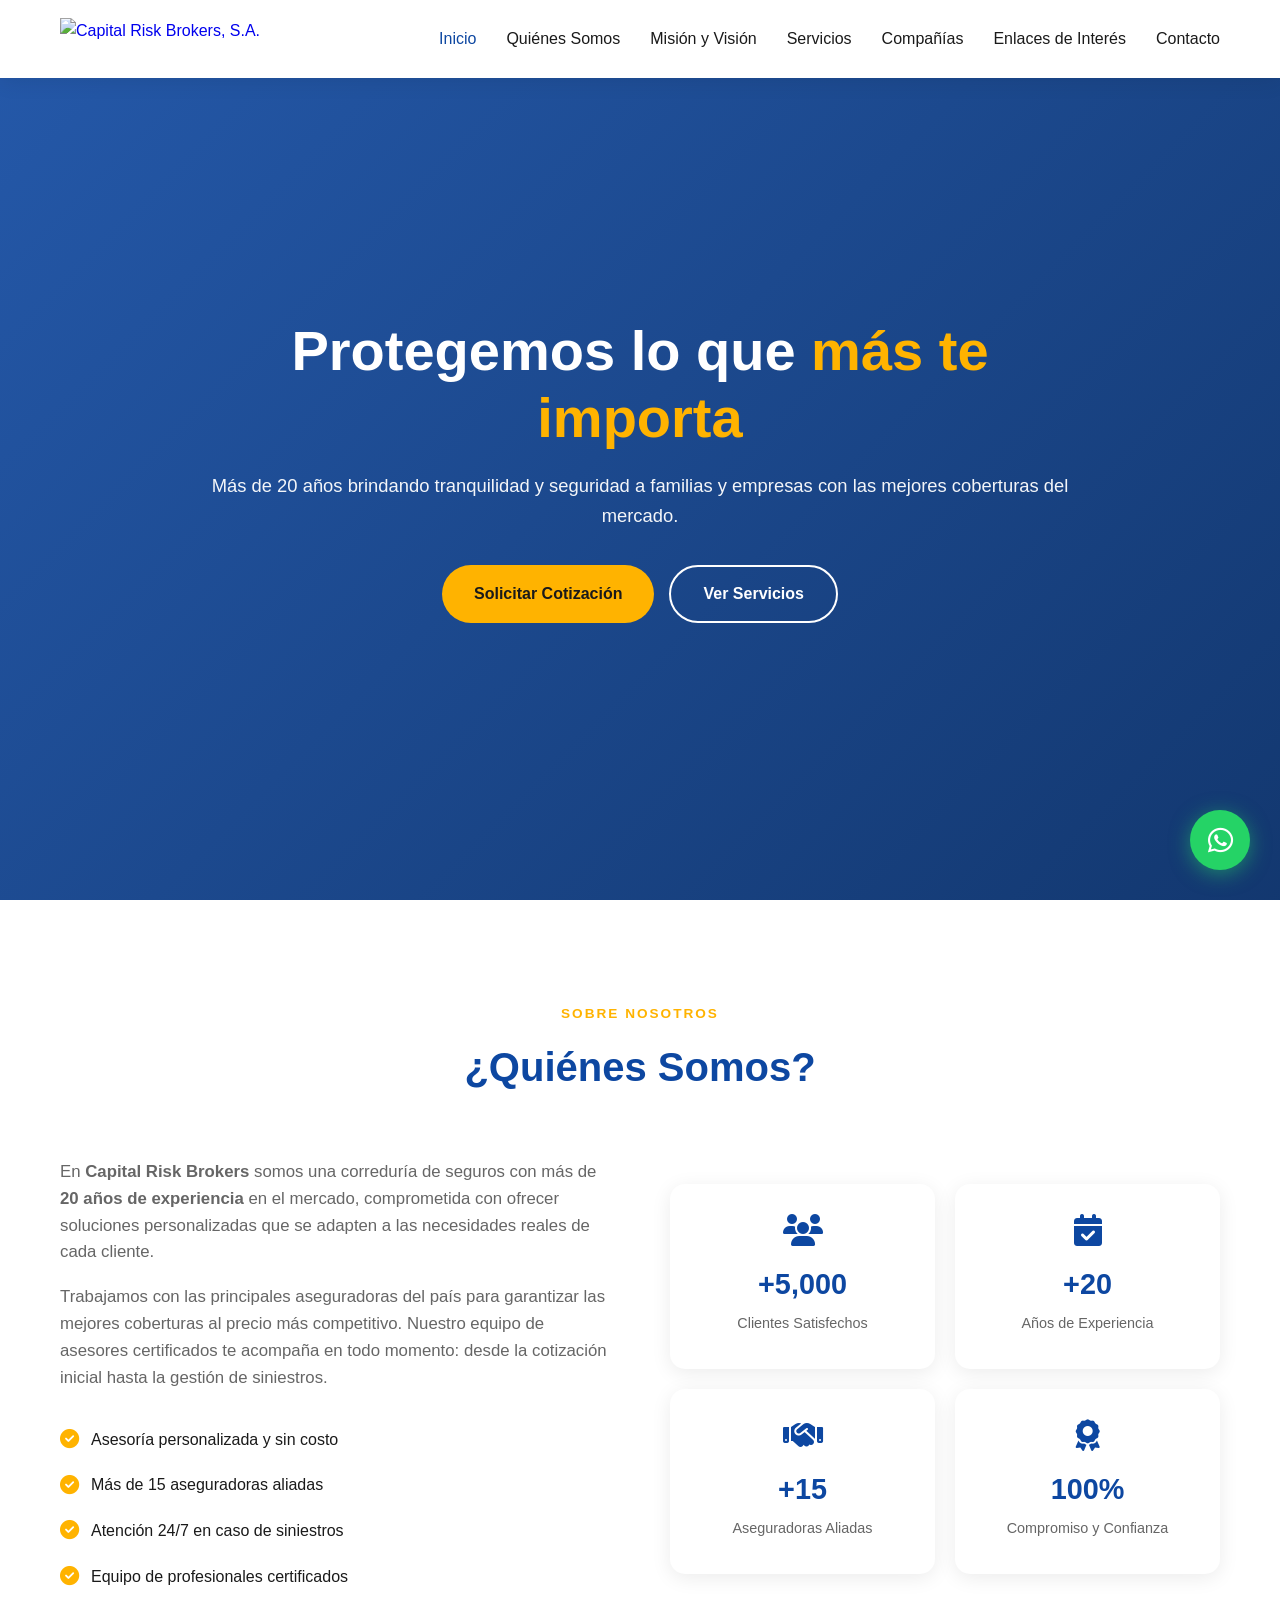
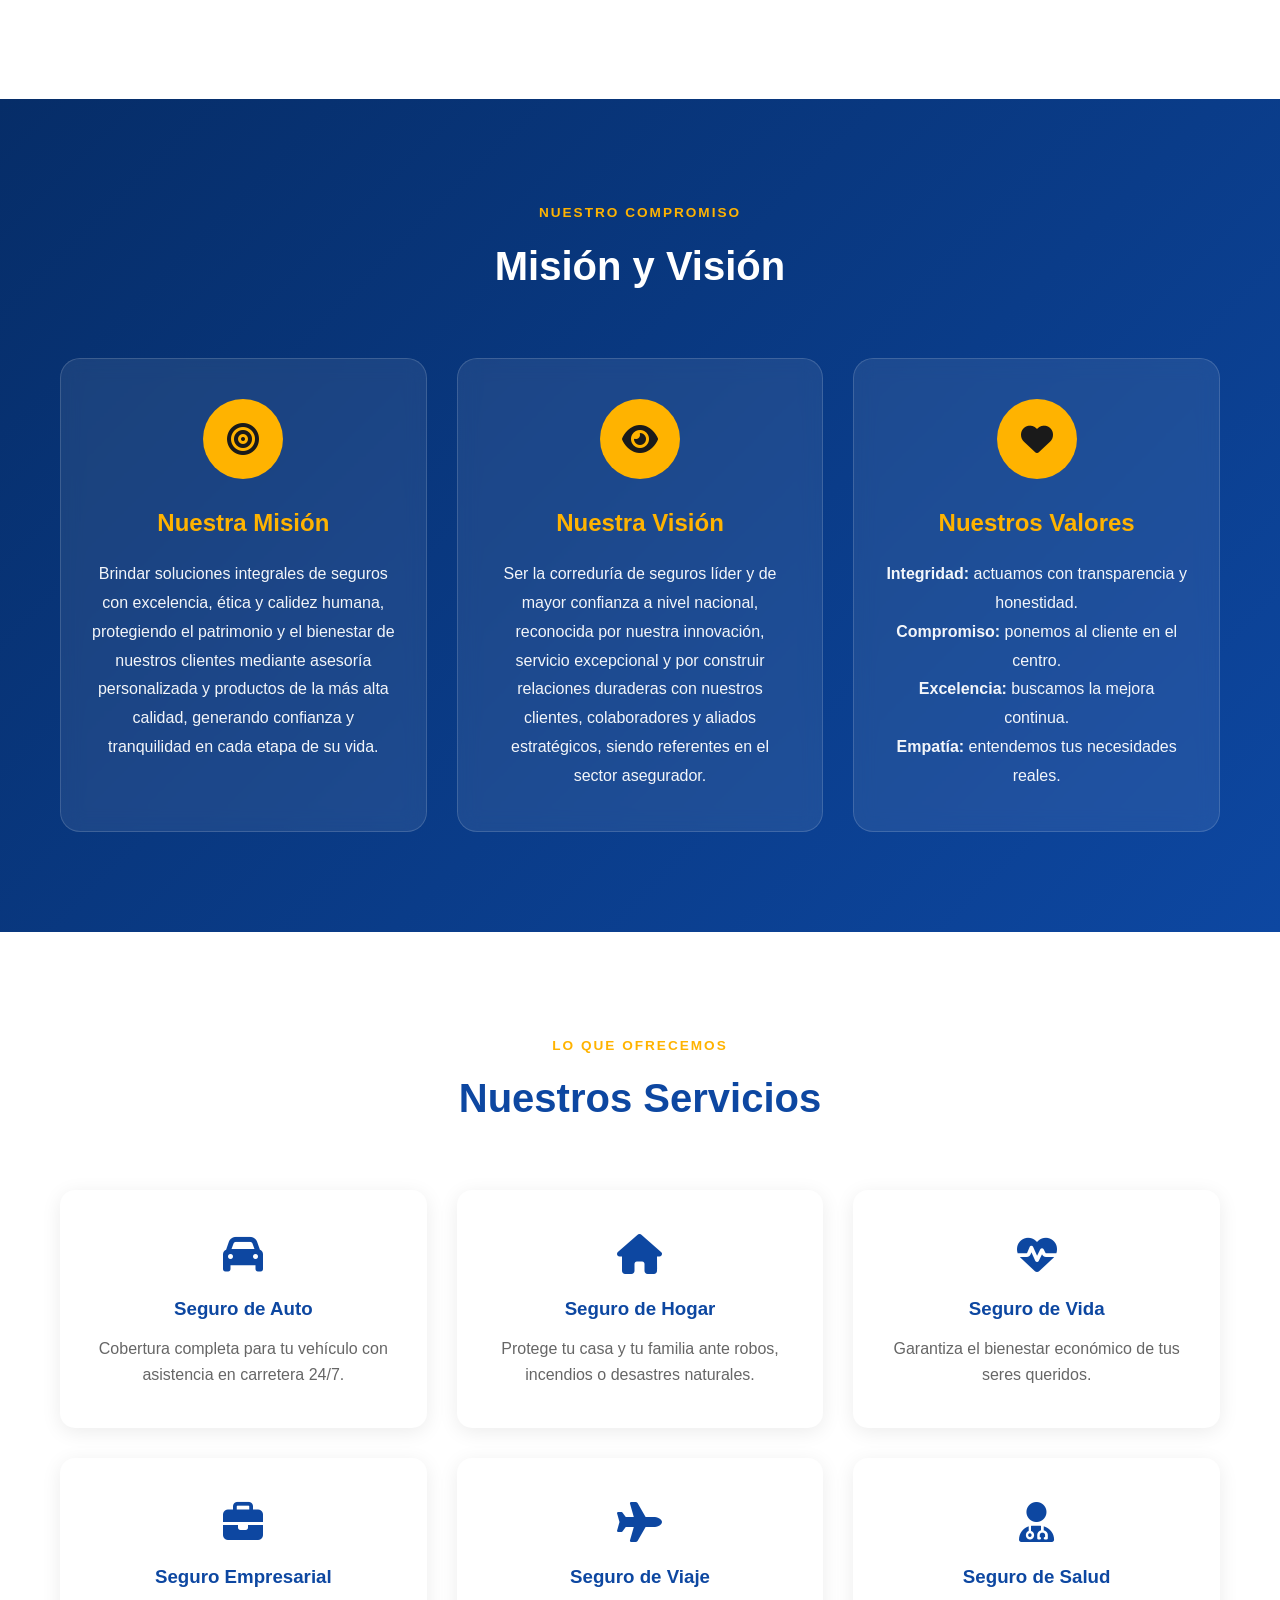
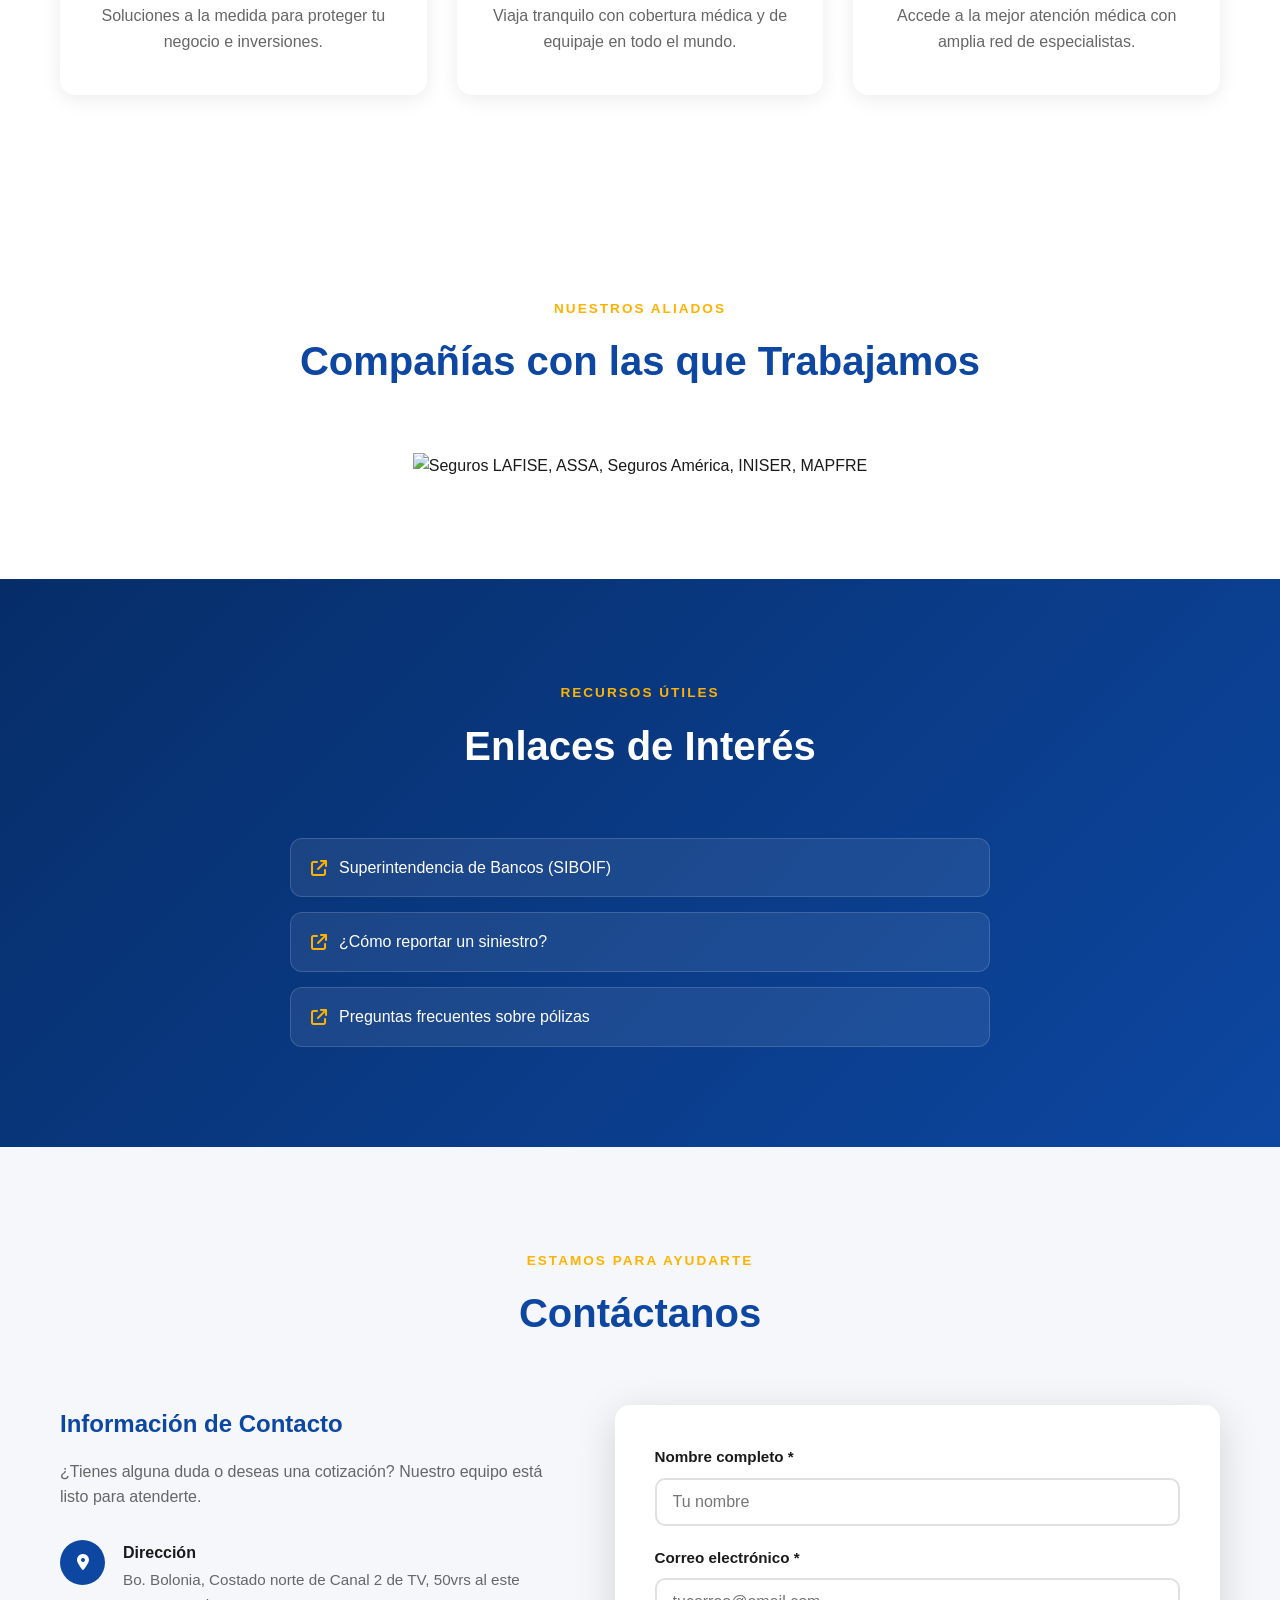
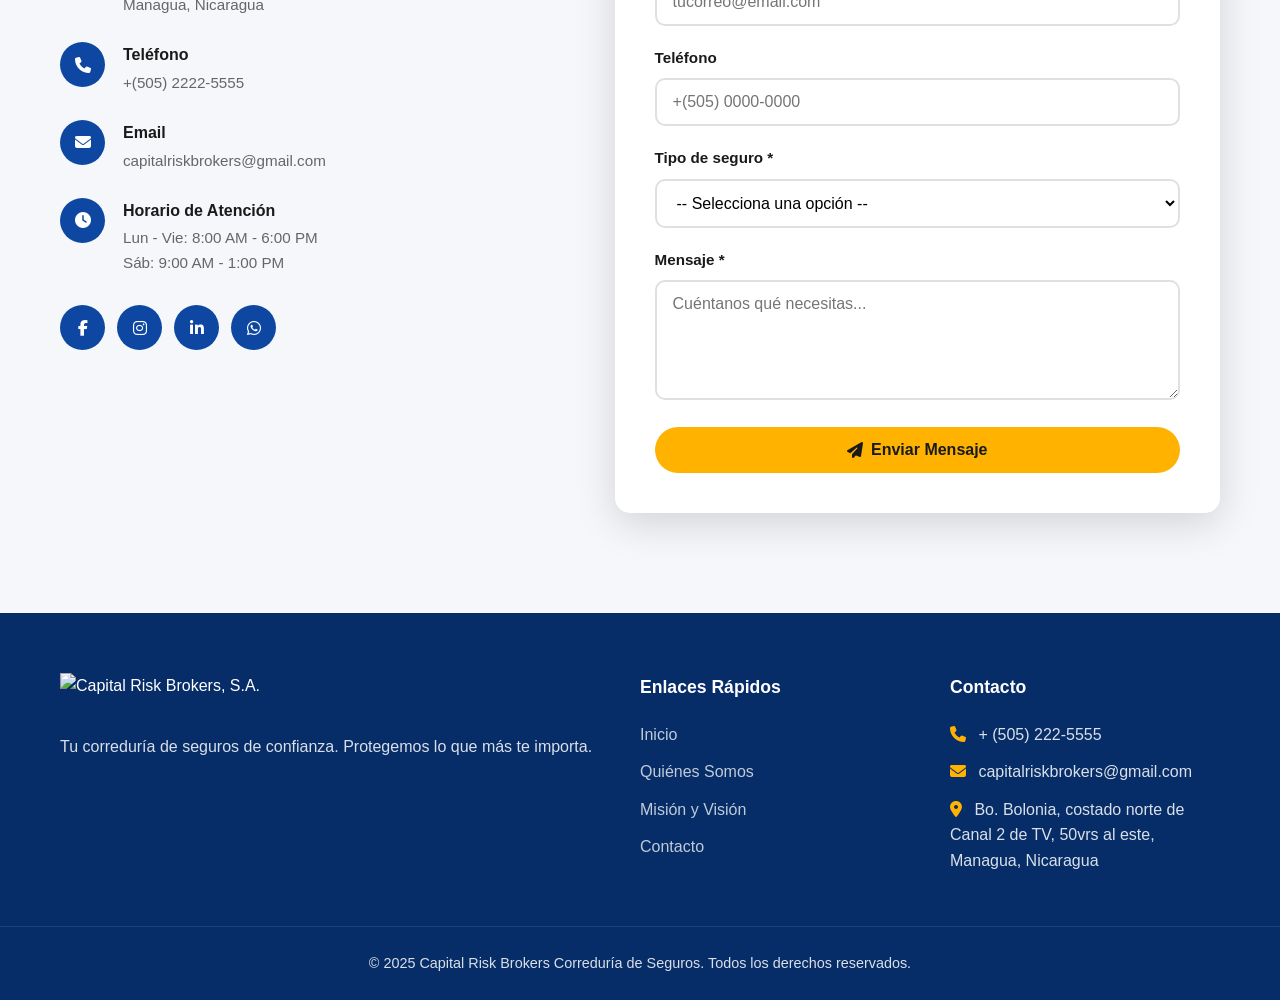
==== index.html @ a8f9444f "Add files via upload" ====
<!DOCTYPE html>
<html lang="es">
<head>
    <meta charset="UTF-8">
    <meta name="viewport" content="width=device-width, initial-scale=1.0">
    <meta name="description" content="Correduría de Seguros - Protegemos lo que más te importa. Seguros de vida, auto, hogar y empresas.">
    <title>Capital Risk Brokers | Correduría de Seguros</title>
    <link rel="stylesheet" href="styles.css">
    <link rel="stylesheet" href="https://cdnjs.cloudflare.com/ajax/libs/font-awesome/6.4.0/css/all.min.css">
</head>
<body>

    <!-- ==================== HEADER / NAVBAR ==================== -->
    <header class="header">
        <nav class="navbar container">
            <a href="#inicio" class="logo">
            <img src="assets/logo-capital-risk.png" alt="Capital Risk Brokers, S.A.">
            </a>

            <ul class="nav-menu" id="navMenu">
                <li><a href="#inicio" class="nav-link">Inicio</a></li>
                <li><a href="#quienes-somos" class="nav-link">Quiénes Somos</a></li>
                <li><a href="#mision-vision" class="nav-link">Misión y Visión</a></li>
                <li><a href="#servicios" class="nav-link">Servicios</a></li>
                <li><a href="#companias" class="nav-link">Compañías</a></li>
                <li><a href="#enlaces" class="nav-link">Enlaces de Interés</a></li>
                <li><a href="#contacto" class="nav-link">Contacto</a></li>
            </ul>

            <div class="hamburger" id="hamburger">
                <span></span>
                <span></span>
                <span></span>
            </div>
        </nav>
    </header>

    <!-- ==================== HERO ==================== -->
    <section class="hero" id="inicio">
        <div class="hero-overlay"></div>
        <div class="hero-content container">
            <h1 data-field="hero.titulo">Protegemos lo que <span>más te importa</span></h1>
            <p data-field="hero.subtitulo">Más de 20 años brindando tranquilidad y seguridad a familias y empresas con las mejores coberturas del mercado.</p>
            <div class="hero-buttons">
                <a href="#contacto" class="btn btn-primary">Solicitar Cotización</a>
                <a href="#servicios" class="btn btn-outline">Ver Servicios</a>
            </div>
        </div>
    </section>

    <!-- ==================== QUIÉNES SOMOS ==================== -->
    <section class="section" id="quienes-somos">
        <div class="container">
            <div class="section-header">
                <span class="section-subtitle">Sobre Nosotros</span>
                <h2 class="section-title">¿Quiénes Somos?</h2>
            </div>

            <div class="about-grid">
                <div class="about-text">
                    <p>
                        En <strong>Capital Risk Brokers</strong> somos una correduría de seguros con más de 
                        <strong>20 años de experiencia</strong> en el mercado, comprometida con 
                        ofrecer soluciones personalizadas que se adapten a las necesidades 
                        reales de cada cliente.
                    </p>
                    <p>
                        Trabajamos con las principales aseguradoras del país para garantizar 
                        las mejores coberturas al precio más competitivo. Nuestro equipo de 
                        asesores certificados te acompaña en todo momento: desde la cotización 
                        inicial hasta la gestión de siniestros.
                    </p>

                    <ul class="about-list">
                        <li><i class="fas fa-check-circle"></i> Asesoría personalizada y sin costo</li>
                        <li><i class="fas fa-check-circle"></i> Más de 15 aseguradoras aliadas</li>
                        <li><i class="fas fa-check-circle"></i> Atención 24/7 en caso de siniestros</li>
                        <li><i class="fas fa-check-circle"></i> Equipo de profesionales certificados</li>
                    </ul>
                </div>

                <div class="about-stats">
                    <div class="stat-card">
                        <i class="fas fa-users"></i>
                        <h3 data-field="stats.clientes">+5,000</h3>
                        <p>Clientes Satisfechos</p>
                    </div>
                    <div class="stat-card">
                        <i class="fas fa-calendar-check"></i>
                        <h3 data-field="stats.anios">+20</h3>
                        <p>Años de Experiencia</p>
                    </div>
                    <div class="stat-card">
                        <i class="fas fa-handshake"></i>
                        <h3 data-field="stats.aseguradoras">+15</h3>
                        <p>Aseguradoras Aliadas</p>
                    </div>
                    <div class="stat-card">
                        <i class="fas fa-award"></i>
                        <h3>100%</h3>
                        <p>Compromiso y Confianza</p>
                    </div>
                </div>
            </div>
        </div>
    </section>

    <!-- ==================== MISIÓN Y VISIÓN ==================== -->
    <section class="section section-dark" id="mision-vision">
        <div class="container">
            <div class="section-header">
                <span class="section-subtitle">Nuestro Compromiso</span>
                <h2 class="section-title light">Misión y Visión</h2>
            </div>

            <div class="mv-grid">
                <!-- MISIÓN -->
                <div class="mv-card">
                    <div class="mv-icon">
                        <i class="fas fa-bullseye"></i>
                    </div>
                    <h3>Nuestra Misión</h3>
                    <p>
                        Brindar soluciones integrales de seguros con excelencia, 
                        ética y calidez humana, protegiendo el patrimonio y el 
                        bienestar de nuestros clientes mediante asesoría 
                        personalizada y productos de la más alta calidad, 
                        generando confianza y tranquilidad en cada etapa de su vida.
                    </p>
                </div>

                <!-- VISIÓN -->
                <div class="mv-card">
                    <div class="mv-icon">
                        <i class="fas fa-eye"></i>
                    </div>
                    <h3>Nuestra Visión</h3>
                    <p>
                        Ser la correduría de seguros líder y de mayor confianza 
                        a nivel nacional, reconocida por nuestra innovación, 
                        servicio excepcional y por construir relaciones duraderas 
                        con nuestros clientes, colaboradores y aliados estratégicos, 
                        siendo referentes en el sector asegurador.
                    </p>
                </div>

                <!-- VALORES -->
                <div class="mv-card">
                    <div class="mv-icon">
                        <i class="fas fa-heart"></i>
                    </div>
                    <h3>Nuestros Valores</h3>
                    <p>
                        <strong>Integridad:</strong> actuamos con transparencia y honestidad.<br>
                        <strong>Compromiso:</strong> ponemos al cliente en el centro.<br>
                        <strong>Excelencia:</strong> buscamos la mejora continua.<br>
                        <strong>Empatía:</strong> entendemos tus necesidades reales.
                    </p>
                </div>
            </div>
        </div>
    </section>

    <!-- ==================== SERVICIOS ==================== -->
    <section class="section" id="servicios">
        <div class="container">
            <div class="section-header">
                <span class="section-subtitle">Lo que ofrecemos</span>
                <h2 class="section-title">Nuestros Servicios</h2>
            </div>

            <div class="services-grid">
                <div class="service-card">
                    <i class="fas fa-car"></i>
                    <h3>Seguro de Auto</h3>
                    <p>Cobertura completa para tu vehículo con asistencia en carretera 24/7.</p>
                </div>
                <div class="service-card">
                    <i class="fas fa-house"></i>
                    <h3>Seguro de Hogar</h3>
                    <p>Protege tu casa y tu familia ante robos, incendios o desastres naturales.</p>
                </div>
                <div class="service-card">
                    <i class="fas fa-heart-pulse"></i>
                    <h3>Seguro de Vida</h3>
                    <p>Garantiza el bienestar económico de tus seres queridos.</p>
                </div>
                <div class="service-card">
                    <i class="fas fa-briefcase"></i>
                    <h3>Seguro Empresarial</h3>
                    <p>Soluciones a la medida para proteger tu negocio e inversiones.</p>
                </div>
                <div class="service-card">
                    <i class="fas fa-plane"></i>
                    <h3>Seguro de Viaje</h3>
                    <p>Viaja tranquilo con cobertura médica y de equipaje en todo el mundo.</p>
                </div>
                <div class="service-card">
                    <i class="fas fa-user-doctor"></i>
                    <h3>Seguro de Salud</h3>
                    <p>Accede a la mejor atención médica con amplia red de especialistas.</p>
                </div>
            </div>
        </div>
    </section>

    <!-- ==================== COMPAÑÍAS ==================== -->
    <section class="section" id="companias">
        <div class="container">
            <div class="section-header">
                <span class="section-subtitle">Nuestros Aliados</span>
                <h2 class="section-title">Compañías con las que Trabajamos</h2>
            </div>
            <div class="companias-logo">
                <img src="assets/aseguradoras.png" alt="Seguros LAFISE, ASSA, Seguros América, INISER, MAPFRE">
            </div>
        </div>
    </section>

    <!-- ==================== ENLACES DE INTERÉS ==================== -->
    <section class="section section-dark" id="enlaces">
        <div class="container">
            <div class="section-header">
                <span class="section-subtitle">Recursos Útiles</span>
                <h2 class="section-title light">Enlaces de Interés</h2>
            </div>
            <ul class="enlaces-list" id="enlacesList">
                <li><a href="https://www.siboif.gob.ni" target="_blank" rel="noopener"><i class="fas fa-arrow-up-right-from-square"></i> Superintendencia de Bancos (SIBOIF)</a></li>
                <li><a href="#" target="_blank" rel="noopener"><i class="fas fa-arrow-up-right-from-square"></i> ¿Cómo reportar un siniestro?</a></li>
                <li><a href="#" target="_blank" rel="noopener"><i class="fas fa-arrow-up-right-from-square"></i> Preguntas frecuentes sobre pólizas</a></li>
            </ul>
        </div>
    </section>

    <!-- ==================== CONTACTO ==================== -->
    <section class="section section-contact" id="contacto">
        <div class="container">
            <div class="section-header">
                <span class="section-subtitle">Estamos para ayudarte</span>
                <h2 class="section-title">Contáctanos</h2>
            </div>

            <div class="contact-grid">
                <!-- INFO -->
                <div class="contact-info">
                    <h3>Información de Contacto</h3>
                    <p>¿Tienes alguna duda o deseas una cotización? Nuestro equipo 
                    está listo para atenderte.</p>

                    <div class="info-item">
                        <i class="fas fa-location-dot"></i>
                        <div>
                            <h4>Dirección</h4>
                            <p data-field="contacto.direccion">Bo. Bolonia, Costado norte de Canal 2 de TV, 50vrs al este<br>Managua, Nicaragua</p>
                        </div>
                    </div>

                    <div class="info-item">
                        <i class="fas fa-phone"></i>
                        <div>
                            <h4>Teléfono</h4>
                            <p data-field="contacto.telefono">+(505) 2222-5555</p>
                        </div>
                    </div>

                    <div class="info-item">
                        <i class="fas fa-envelope"></i>
                        <div>
                            <h4>Email</h4>
                            <p data-field="contacto.email">capitalriskbrokers@gmail.com</p>
                        </div>
                    </div>

                    <div class="info-item">
                        <i class="fas fa-clock"></i>
                        <div>
                            <h4>Horario de Atención</h4>
                            <p data-field="contacto.horario">Lun - Vie: 8:00 AM - 6:00 PM<br>Sáb: 9:00 AM - 1:00 PM</p>
                        </div>
                    </div>

                    <div class="social-links">
                        <a href="#" aria-label="Facebook"><i class="fab fa-facebook-f"></i></a>
                        <a href="#" aria-label="Instagram"><i class="fab fa-instagram"></i></a>
                        <a href="#" aria-label="LinkedIn"><i class="fab fa-linkedin-in"></i></a>
                        <a href="#" id="waSocialLink" target="_blank" rel="noopener" aria-label="WhatsApp"><i class="fab fa-whatsapp"></i></a>
                    </div>
                </div>

                <!-- FORMULARIO -->
                <form class="contact-form" id="contactForm">
                    <div class="form-group">
                        <label for="nombre">Nombre completo *</label>
                        <input type="text" id="nombre" name="nombre" required placeholder="Tu nombre">
                    </div>

                    <div class="form-group">
                        <label for="email">Correo electrónico *</label>
                        <input type="email" id="email" name="email" required placeholder="tucorreo@email.com">
                    </div>

                    <div class="form-group">
                        <label for="telefono">Teléfono</label>
                        <input type="tel" id="telefono" name="telefono" placeholder="+(505) 0000-0000">
                    </div>

                    <div class="form-group">
                        <label for="tipo">Tipo de seguro *</label>
                        <select id="tipo" name="tipo" required>
                            <option value="">-- Selecciona una opción --</option>
                            <option value="auto">Seguro de Auto</option>
                            <option value="hogar">Seguro de Hogar</option>
                            <option value="vida">Seguro de Vida</option>
                            <option value="salud">Seguro de Salud</option>
                            <option value="empresarial">Seguro Empresarial</option>
                            <option value="viaje">Seguro de Viaje</option>
                            <option value="otro">Otro</option>
                        </select>
                    </div>

                    <div class="form-group">
                        <label for="mensaje">Mensaje *</label>
                        <textarea id="mensaje" name="mensaje" rows="5" required 
                        placeholder="Cuéntanos qué necesitas..."></textarea>
                    </div>

                    <button type="submit" class="btn btn-primary btn-full">
                        <i class="fas fa-paper-plane"></i> Enviar Mensaje
                    </button>

                    <div class="form-message" id="formMessage"></div>
                </form>
            </div>
        </div>
    </section>

    <!-- ==================== FOOTER ==================== -->
    <footer class="footer">
        <div class="container footer-grid">
            <div>
                <div class="logo">
                <img src="assets/logo-capital-risk.png" alt="Capital Risk Brokers, S.A.">
                </div>
                <p>Tu correduría de seguros de confianza. Protegemos lo que más te importa.</p>
            </div>
            <div>
                <h4>Enlaces Rápidos</h4>
                <ul>
                    <li><a href="#inicio">Inicio</a></li>
                    <li><a href="#quienes-somos">Quiénes Somos</a></li>
                    <li><a href="#mision-vision">Misión y Visión</a></li>
                    <li><a href="#contacto">Contacto</a></li>
                </ul>
            </div>
            <div>
                <h4>Contacto</h4>
                <ul>
                    <li><i class="fas fa-phone"></i> + (505) 222-5555</li>
                    <li><i class="fas fa-envelope"></i> capitalriskbrokers@gmail.com</li>
                    <li><i class="fas fa-location-dot"></i> Bo. Bolonia, costado norte de Canal 2 de TV, 50vrs al este, Managua, Nicaragua </li>
                </ul>
            </div>
        </div>
        <div class="footer-bottom">
            <p>&copy; 2025 Capital Risk Brokers Correduría de Seguros. Todos los derechos reservados.</p>
        </div>
    </footer>

    <!-- Botón WhatsApp flotante -->
    <a href="#" id="waFloat" class="whatsapp-float" target="_blank" rel="noopener" aria-label="WhatsApp">
        <i class="fab fa-whatsapp"></i>
    </a>

    <script src="https://cdn.jsdelivr.net/npm/@supabase/supabase-js@2/dist/umd/supabase.js"></script>
    <script src="supabase-config.js"></script>
    <script src="script.js"></script>
</body>
</html>
---- styles.css ----
/* ==================== VARIABLES Y RESET ==================== */
:root {
    --primary: #0d47a1;
    --primary-dark: #062d68;
    --primary-light: #1976d2;
    --accent: #ffb300;
    --accent-hover: #ff8f00;
    --text-dark: #1a1a1a;
    --text-gray: #666;
    --bg-light: #f5f7fa;
    --white: #ffffff;
    --shadow: 0 4px 20px rgba(0, 0, 0, 0.08);
    --shadow-lg: 0 10px 40px rgba(0, 0, 0, 0.15);
    --transition: all 0.3s ease;
}

* {
    margin: 0;
    padding: 0;
    box-sizing: border-box;
}

html {
    scroll-behavior: smooth;
    scroll-padding-top: 80px;
}

body {
    font-family: 'Segoe UI', Tahoma, Geneva, Verdana, sans-serif;
    line-height: 1.6;
    color: var(--text-dark);
    background: var(--white);
}

.container {
    max-width: 1200px;
    margin: 0 auto;
    padding: 0 20px;
}

/* ==================== HEADER / NAVBAR ==================== */
.header {
    position: fixed;
    top: 0;
    left: 0;
    width: 100%;
    background: var(--white);
    box-shadow: var(--shadow);
    z-index: 1000;
    transition: var(--transition);
}

.navbar {
    display: flex;
    justify-content: space-between;
    align-items: center;
    padding: 18px 20px;
}

.logo {
    display: flex;
    align-items: center;
    text-decoration: none;
}

.logo img {
    height: 42px;
    display: block;
}

.footer .logo img {
    height: 46px;
}

/* ==================== COMPAÑÍAS ==================== */
.companias-logo {
    text-align: center;
}

.companias-logo img {
    max-width: 100%;
    height: auto;
}

/* ==================== ENLACES DE INTERÉS ==================== */
.enlaces-list {
    list-style: none;
    max-width: 700px;
    margin: 0 auto;
    display: flex;
    flex-direction: column;
    gap: 15px;
}

.enlaces-list a {
    display: flex;
    align-items: center;
    gap: 12px;
    color: var(--white);
    text-decoration: none;
    background: rgba(255, 255, 255, 0.08);
    border: 1px solid rgba(255, 255, 255, 0.15);
    border-radius: 12px;
    padding: 16px 20px;
    transition: var(--transition);
}

.enlaces-list a:hover {
    background: rgba(255, 255, 255, 0.15);
    border-color: var(--accent);
    padding-left: 26px;
}

.enlaces-list a i {
    color: var(--accent);
}

.nav-menu {
    display: flex;
    list-style: none;
    gap: 30px;
}

.nav-link {
    text-decoration: none;
    color: var(--text-dark);
    font-weight: 500;
    transition: var(--transition);
    position: relative;
}

.nav-link:hover,
.nav-link.active {
    color: var(--primary);
}

.nav-link::after {
    content: '';
    position: absolute;
    bottom: -5px;
    left: 0;
    width: 0;
    height: 2px;
    background: var(--accent);
    transition: var(--transition);
}

.nav-link:hover::after {
    width: 100%;
}

.hamburger {
    display: none;
    flex-direction: column;
    gap: 5px;
    cursor: pointer;
}

.hamburger span {
    width: 25px;
    height: 3px;
    background: var(--primary);
    border-radius: 3px;
    transition: var(--transition);
}

/* ==================== HERO ==================== */
.hero {
    min-height: 100vh;
    background: linear-gradient(135deg, rgba(13, 71, 161, 0.9), rgba(6, 45, 104, 0.95)),
                url('https://images.unsplash.com/photo-1450101499163-c8848c66ca85?w=1920') center/cover;
    display: flex;
    align-items: center;
    position: relative;
    color: var(--white);
    padding: 100px 0 60px;
}

.hero-content {
    text-align: center;
    max-width: 900px;
    animation: fadeInUp 1s ease;
}

.hero h1 {
    font-size: clamp(2rem, 5vw, 3.5rem);
    font-weight: 800;
    margin-bottom: 20px;
    line-height: 1.2;
}

.hero h1 span {
    color: var(--accent);
}

.hero p {
    font-size: 1.15rem;
    margin-bottom: 35px;
    opacity: 0.95;
}

.hero-buttons {
    display: flex;
    gap: 15px;
    justify-content: center;
    flex-wrap: wrap;
}

/* ==================== BOTONES ==================== */
.btn {
    display: inline-flex;
    align-items: center;
    gap: 8px;
    padding: 14px 32px;
    border: none;
    border-radius: 50px;
    font-size: 1rem;
    font-weight: 600;
    cursor: pointer;
    text-decoration: none;
    transition: var(--transition);
}

.btn-primary {
    background: var(--accent);
    color: var(--text-dark);
}

.btn-primary:hover {
    background: var(--accent-hover);
    transform: translateY(-3px);
    box-shadow: 0 10px 25px rgba(255, 179, 0, 0.4);
}

.btn-outline {
    background: transparent;
    color: var(--white);
    border: 2px solid var(--white);
}

.btn-outline:hover {
    background: var(--white);
    color: var(--primary);
}

.btn-full {
    width: 100%;
    justify-content: center;
}

/* ==================== SECCIONES ==================== */
.section {
    padding: 100px 0;
}

.section-dark {
    background: linear-gradient(135deg, var(--primary-dark), var(--primary));
    color: var(--white);
}

.section-contact {
    background: var(--bg-light);
}

.section-header {
    text-align: center;
    margin-bottom: 60px;
}

.section-subtitle {
    display: inline-block;
    color: var(--accent);
    font-weight: 600;
    text-transform: uppercase;
    letter-spacing: 2px;
    font-size: 0.85rem;
    margin-bottom: 10px;
}

.section-title {
    font-size: clamp(1.8rem, 4vw, 2.5rem);
    font-weight: 700;
    color: var(--primary);
}

.section-title.light {
    color: var(--white);
}

/* ==================== QUIÉNES SOMOS ==================== */
.about-grid {
    display: grid;
    grid-template-columns: 1fr 1fr;
    gap: 60px;
    align-items: center;
}

.about-text p {
    margin-bottom: 18px;
    color: var(--text-gray);
    font-size: 1.05rem;
}

.about-list {
    list-style: none;
    margin-top: 25px;
}

.about-list li {
    display: flex;
    align-items: center;
    gap: 12px;
    padding: 10px 0;
    font-weight: 500;
}

.about-list i {
    color: var(--accent);
    font-size: 1.2rem;
}

.about-stats {
    display: grid;
    grid-template-columns: 1fr 1fr;
    gap: 20px;
}

.stat-card {
    background: var(--white);
    padding: 30px 20px;
    border-radius: 15px;
    text-align: center;
    box-shadow: var(--shadow);
    transition: var(--transition);
    border-bottom: 4px solid transparent;
}

.stat-card:hover {
    transform: translateY(-8px);
    border-bottom-color: var(--accent);
    box-shadow: var(--shadow-lg);
}

.stat-card i {
    font-size: 2rem;
    color: var(--primary);
    margin-bottom: 15px;
}

.stat-card h3 {
    font-size: 1.8rem;
    color: var(--primary);
    margin-bottom: 5px;
}

.stat-card p {
    color: var(--text-gray);
    font-size: 0.9rem;
}

/* ==================== MISIÓN Y VISIÓN ==================== */
.mv-grid {
    display: grid;
    grid-template-columns: repeat(auto-fit, minmax(280px, 1fr));
    gap: 30px;
}

.mv-card {
    background: rgba(255, 255, 255, 0.08);
    backdrop-filter: blur(10px);
    padding: 40px 30px;
    border-radius: 20px;
    border: 1px solid rgba(255, 255, 255, 0.15);
    transition: var(--transition);
    text-align: center;
}

.mv-card:hover {
    transform: translateY(-10px);
    background: rgba(255, 255, 255, 0.12);
    border-color: var(--accent);
}

.mv-icon {
    width: 80px;
    height: 80px;
    margin: 0 auto 25px;
    background: var(--accent);
    border-radius: 50%;
    display: flex;
    align-items: center;
    justify-content: center;
    font-size: 2rem;
    color: var(--text-dark);
}

.mv-card h3 {
    font-size: 1.5rem;
    margin-bottom: 18px;
    color: var(--accent);
}

.mv-card p {
    line-height: 1.8;
    opacity: 0.95;
}

/* ==================== SERVICIOS ==================== */
.services-grid {
    display: grid;
    grid-template-columns: repeat(auto-fit, minmax(280px, 1fr));
    gap: 30px;
}

.service-card {
    background: var(--white);
    padding: 40px 30px;
    border-radius: 15px;
    box-shadow: var(--shadow);
    text-align: center;
    transition: var(--transition);
    border-top: 4px solid transparent;
}

.service-card:hover {
    transform: translateY(-10px);
    border-top-color: var(--accent);
    box-shadow: var(--shadow-lg);
}

.service-card i {
    font-size: 2.5rem;
    color: var(--primary);
    margin-bottom: 20px;
    transition: var(--transition);
}

.service-card:hover i {
    color: var(--accent);
    transform: scale(1.1);
}

.service-card h3 {
    color: var(--primary);
    margin-bottom: 12px;
}

.service-card p {
    color: var(--text-gray);
}

/* ==================== CONTACTO ==================== */
.contact-grid {
    display: grid;
    grid-template-columns: 1fr 1.2fr;
    gap: 50px;
}

.contact-info h3 {
    font-size: 1.5rem;
    color: var(--primary);
    margin-bottom: 15px;
}

.contact-info > p {
    color: var(--text-gray);
    margin-bottom: 30px;
}

.info-item {
    display: flex;
    gap: 18px;
    margin-bottom: 25px;
    align-items: flex-start;
}

.info-item i {
    width: 45px;
    height: 45px;
    background: var(--primary);
    color: var(--white);
    border-radius: 50%;
    display: flex;
    align-items: center;
    justify-content: center;
    flex-shrink: 0;
}

.info-item h4 {
    color: var(--text-dark);
    margin-bottom: 3px;
    font-size: 1rem;
}

.info-item p {
    color: var(--text-gray);
    font-size: 0.95rem;
}

.social-links {
    display: flex;
    gap: 12px;
    margin-top: 30px;
}

.social-links a {
    width: 45px;
    height: 45px;
    background: var(--primary);
    color: var(--white);
    border-radius: 50%;
    display: flex;
    align-items: center;
    justify-content: center;
    text-decoration: none;
    transition: var(--transition);
}

.social-links a:hover {
    background: var(--accent);
    color: var(--text-dark);
    transform: translateY(-5px);
}

/* ==================== FORMULARIO ==================== */
.contact-form {
    background: var(--white);
    padding: 40px;
    border-radius: 15px;
    box-shadow: var(--shadow-lg);
}

.form-group {
    margin-bottom: 20px;
}

.form-group label {
    display: block;
    margin-bottom: 8px;
    font-weight: 600;
    color: var(--text-dark);
    font-size: 0.95rem;
}

.form-group input,
.form-group select,
.form-group textarea {
    width: 100%;
    padding: 13px 16px;
    border: 2px solid #e0e0e0;
    border-radius: 10px;
    font-size: 1rem;
    font-family: inherit;
    transition: var(--transition);
    background: var(--white);
}

.form-group input:focus,
.form-group select:focus,
.form-group textarea:focus {
    outline: none;
    border-color: var(--primary);
    box-shadow: 0 0 0 4px rgba(13, 71, 161, 0.1);
}

.form-group textarea {
    resize: vertical;
    min-height: 120px;
}

.form-message {
    margin-top: 20px;
    padding: 15px;
    border-radius: 10px;
    text-align: center;
    font-weight: 600;
    display: none;
}

.form-message.success {
    display: block;
    background: #d4edda;
    color: #155724;
}

.form-message.error {
    display: block;
    background: #f8d7da;
    color: #721c24;
}

/* ==================== FOOTER ==================== */
.footer {
    background: var(--primary-dark);
    color: rgba(255, 255, 255, 0.85);
    padding: 60px 0 0;
}

.footer-grid {
    display: grid;
    grid-template-columns: 2fr 1fr 1fr;
    gap: 40px;
    padding-bottom: 40px;
}

.footer .logo {
    color: var(--white);
    margin-bottom: 15px;
}

.footer h4 {
    color: var(--white);
    margin-bottom: 20px;
    font-size: 1.1rem;
}

.footer ul {
    list-style: none;
}

.footer ul li {
    margin-bottom: 12px;
}

.footer ul a {
    color: rgba(255, 255, 255, 0.75);
    text-decoration: none;
    transition: var(--transition);
}

.footer ul a:hover {
    color: var(--accent);
    padding-left: 5px;
}

.footer ul li i {
    color: var(--accent);
    margin-right: 8px;
}

.footer-bottom {
    border-top: 1px solid rgba(255, 255, 255, 0.1);
    padding: 25px 0;
    text-align: center;
    font-size: 0.9rem;
}

/* ==================== WHATSAPP FLOTANTE ==================== */
.whatsapp-float {
    position: fixed;
    bottom: 30px;
    right: 30px;
    width: 60px;
    height: 60px;
    background: #25d366;
    color: var(--white);
    border-radius: 50%;
    display: flex;
    align-items: center;
    justify-content: center;
    font-size: 1.8rem;
    box-shadow: 0 4px 20px rgba(37, 211, 102, 0.5);
    z-index: 999;
    text-decoration: none;
    transition: var(--transition);
    animation: pulse 2s infinite;
}

.whatsapp-float:hover {
    transform: scale(1.15);
}

@keyframes pulse {
    0% { box-shadow: 0 0 0 0 rgba(37, 211, 102, 0.6); }
    70% { box-shadow: 0 0 0 20px rgba(37, 211, 102, 0); }
    100% { box-shadow: 0 0 0 0 rgba(37, 211, 102, 0); }
}

@keyframes fadeInUp {
    from {
        opacity: 0;
        transform: translateY(40px);
    }
    to {
        opacity: 1;
        transform: translateY(0);
    }
}

/* ==================== RESPONSIVE ==================== */
@media (max-width: 900px) {
    .about-grid,
    .contact-grid {
        grid-template-columns: 1fr;
    }

    .footer-grid {
        grid-template-columns: 1fr 1fr;
    }
}

@media (max-width: 768px) {
    .hamburger {
        display: flex;
    }

    .nav-menu {
        position: fixed;
        top: 72px;
        right: -100%;
        width: 70%;
        height: calc(100vh - 72px);
        background: var(--white);
        flex-direction: column;
        padding: 40px 30px;
        gap: 25px;
        box-shadow: -5px 0 20px rgba(0, 0, 0, 0.1);
        transition: right 0.4s ease;
    }

    .nav-menu.active {
        right: 0;
    }

    .hero {
        min-height: 90vh;
    }

    .section {
        padding: 70px 0;
    }

    .contact-form {
        padding: 25px;
    }

    .footer-grid {
        grid-template-columns: 1fr;
        text-align: center;
    }

    .about-stats {
        grid-template-columns: 1fr 1fr;
    }

    .whatsapp-float {
        width: 55px;
        height: 55px;
        font-size: 1.6rem;
        bottom: 20px;
        right: 20px;
    }
}

@media (max-width: 480px) {
    .hero-buttons {
        flex-direction: column;
        align-items: center;
    }

    .btn {
        width: 100%;
        justify-content: center;
    }

    .about-stats {
        grid-template-columns: 1fr;
    }
}
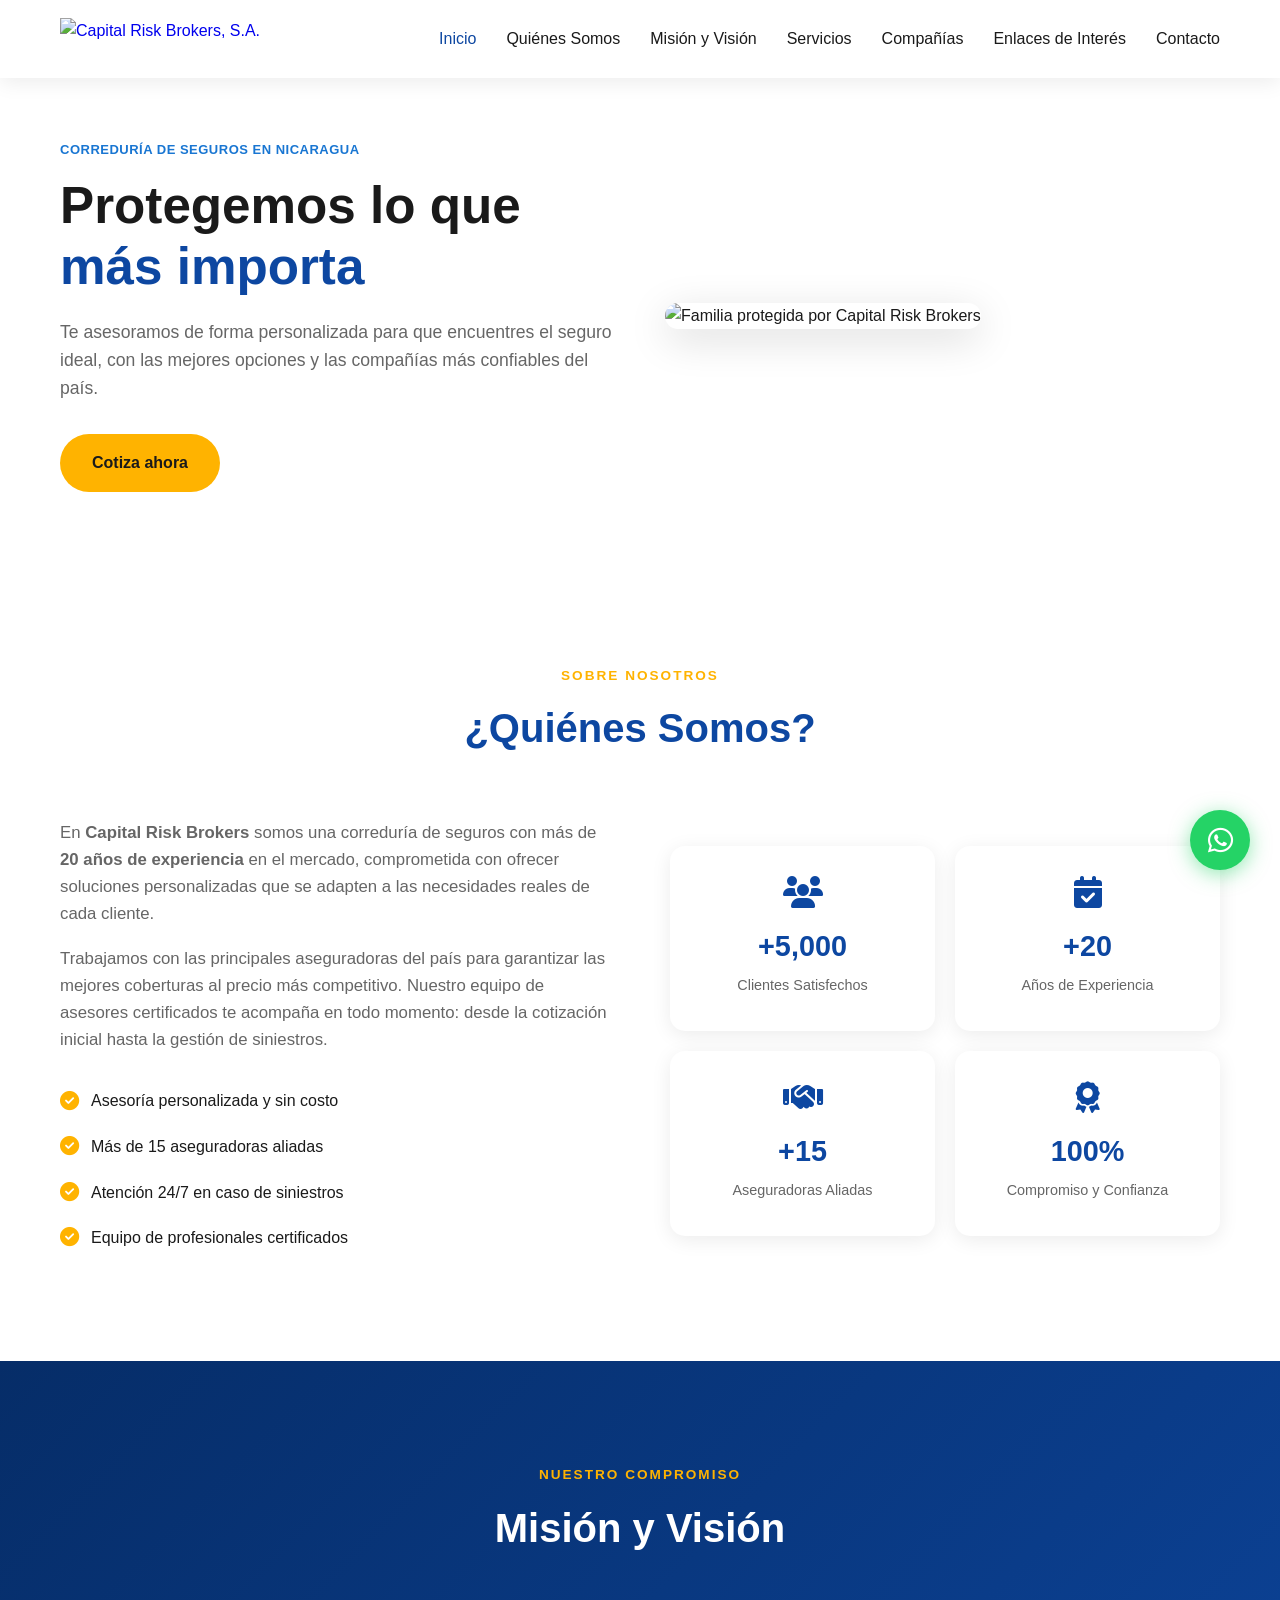
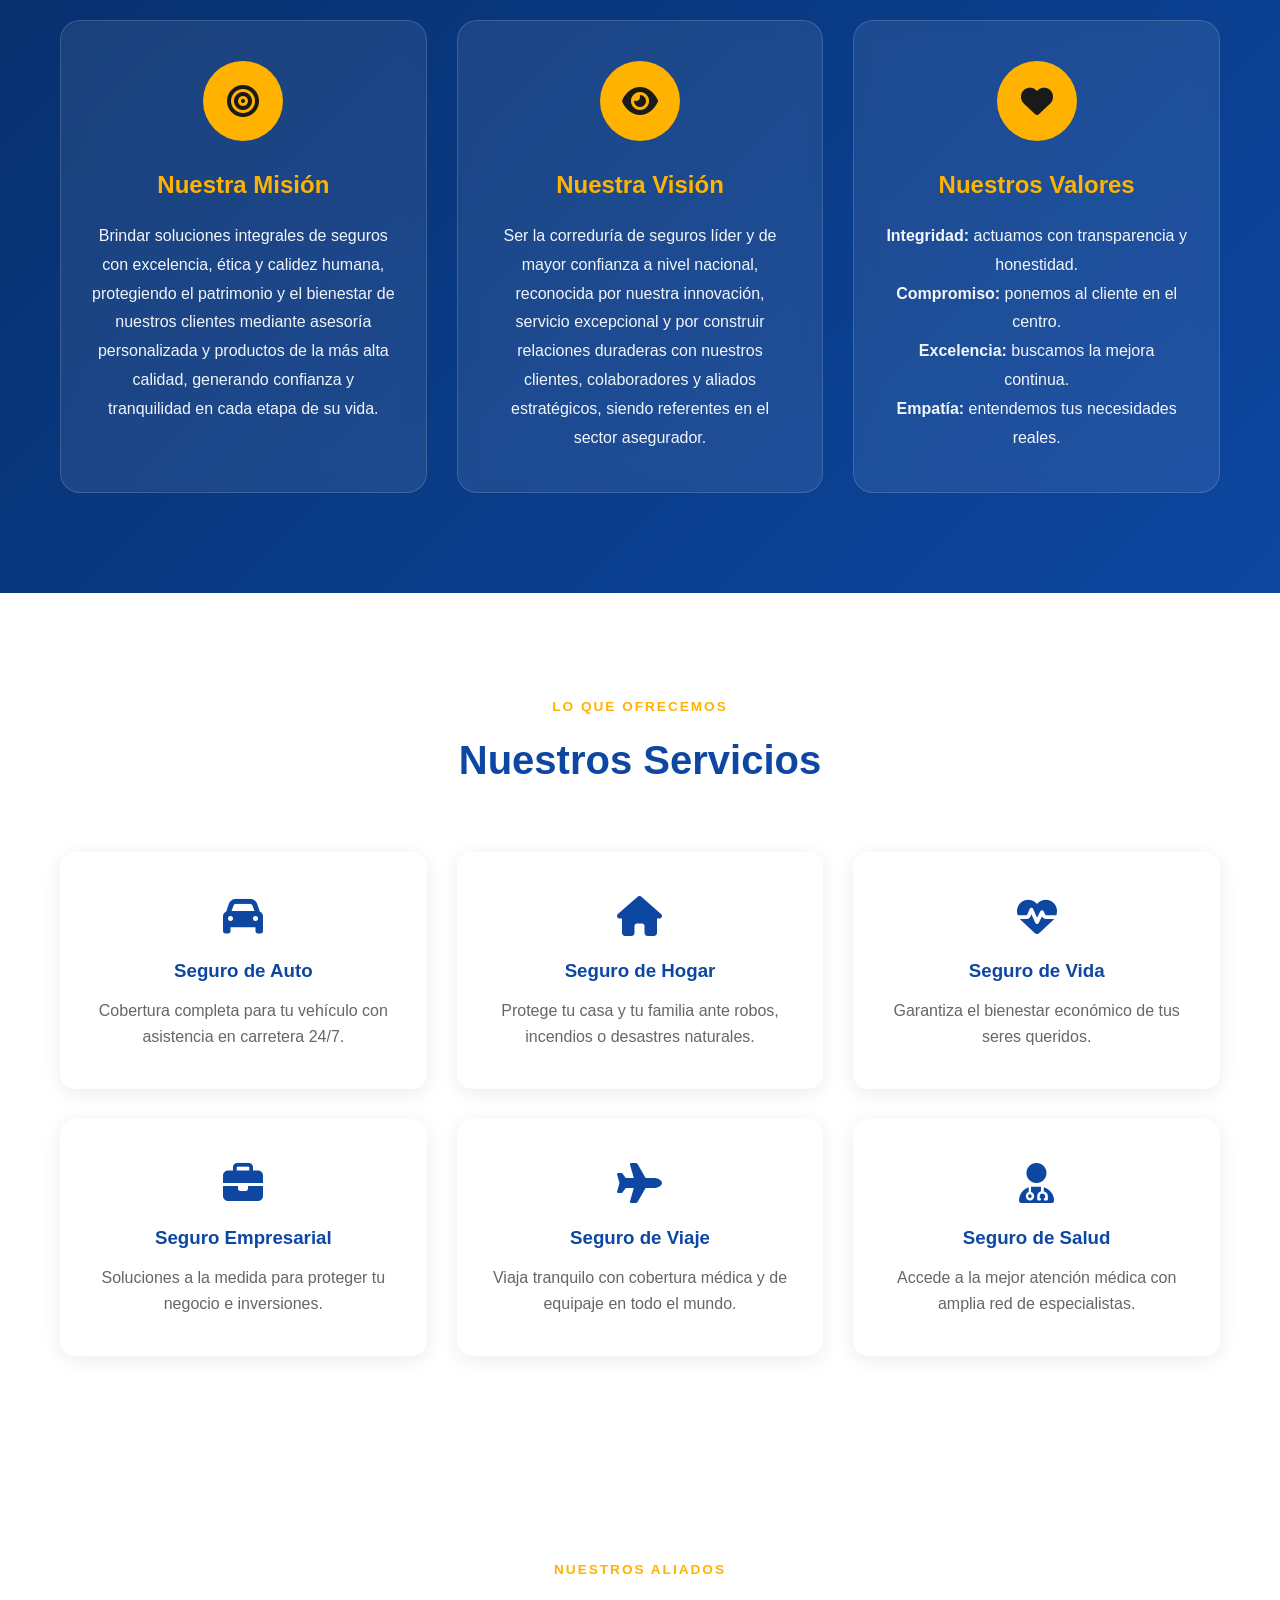
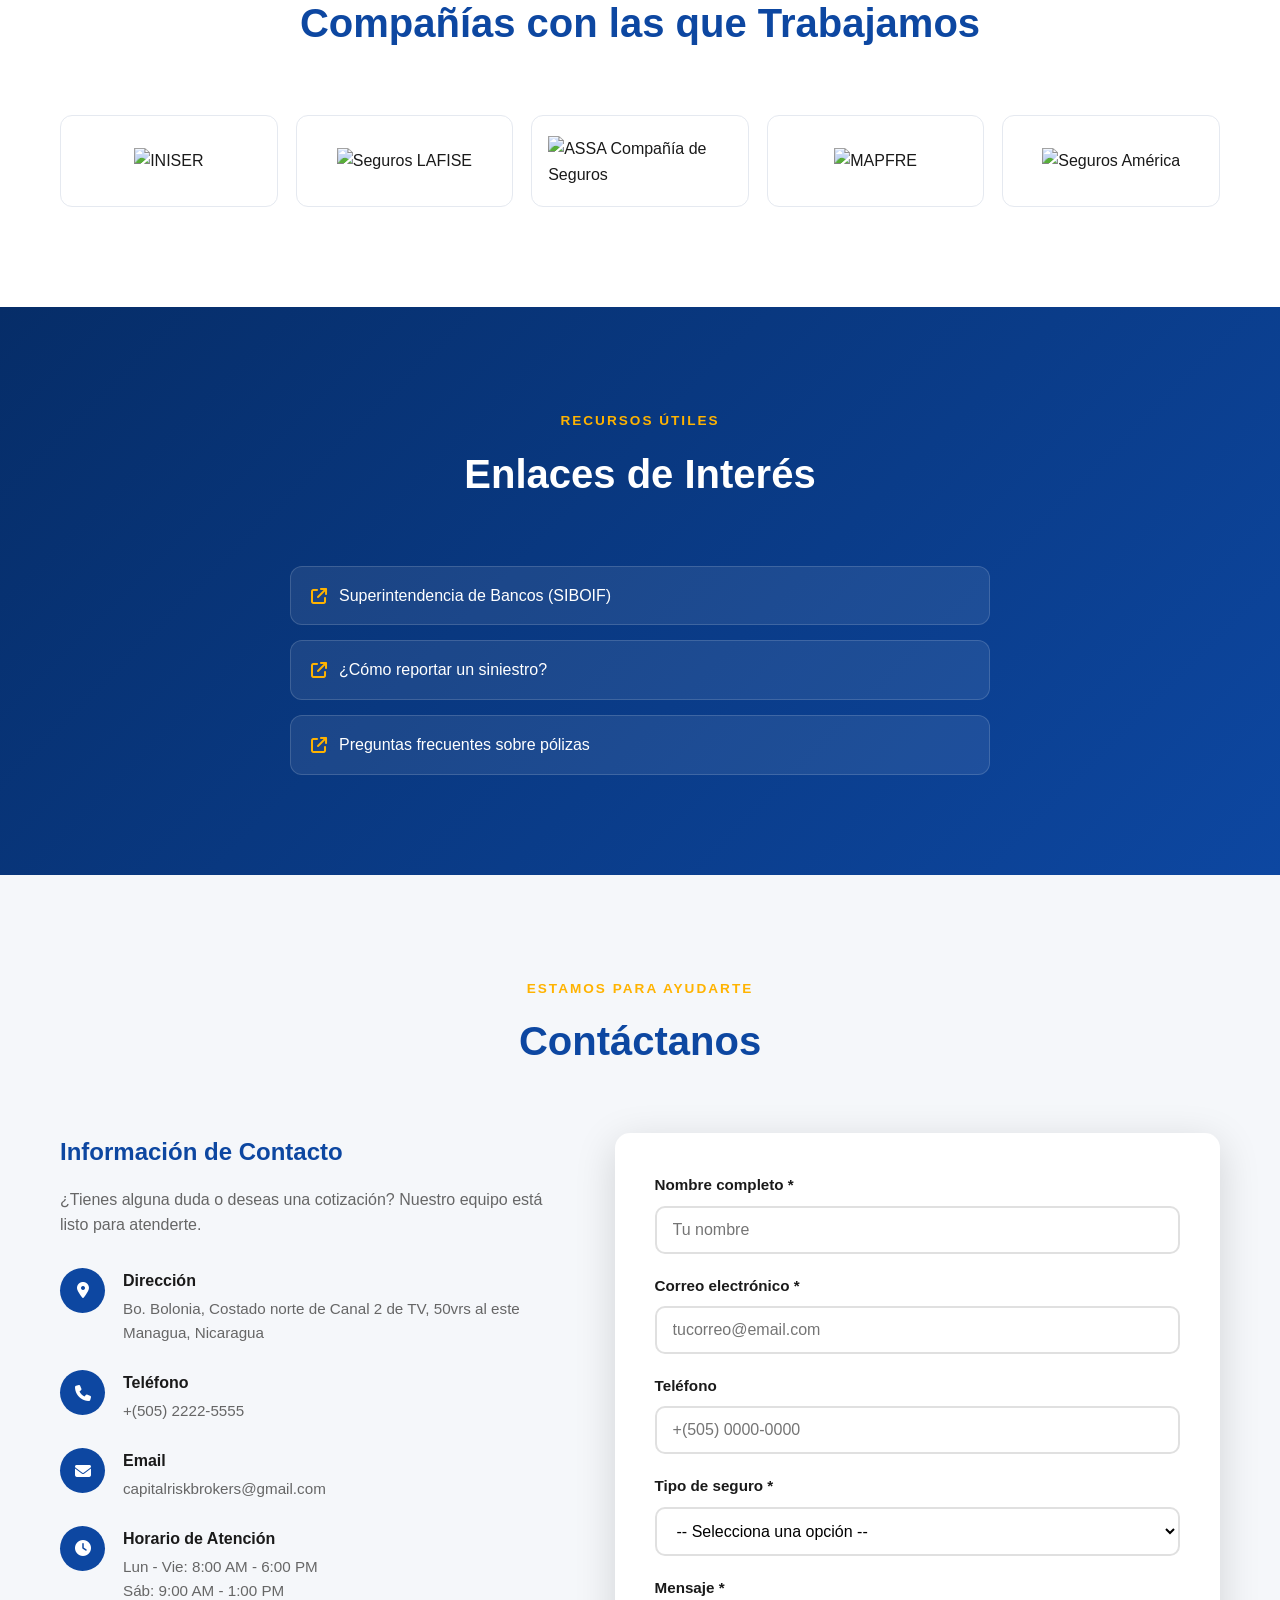
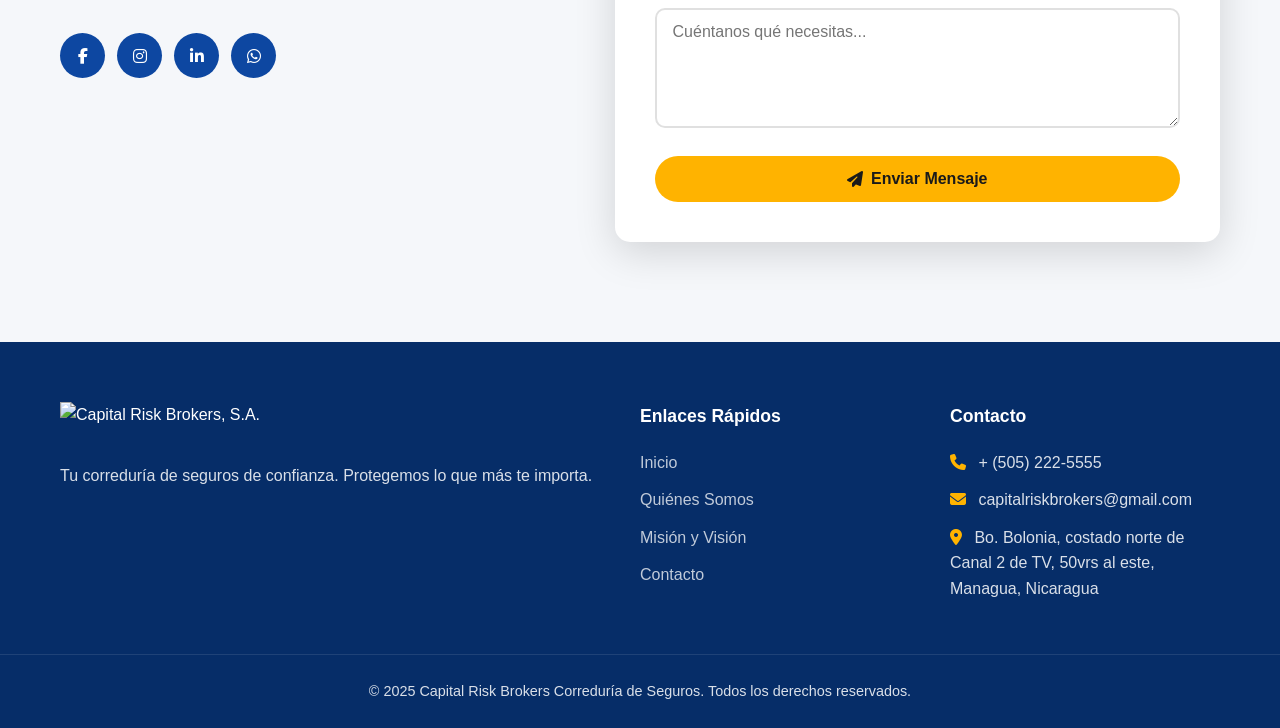
==== commit d576f6fd: "Add files via upload" ====
--- a/index.html
+++ b/index.html
@@ -37,13 +37,18 @@
 
     <!-- ==================== HERO ==================== -->
     <section class="hero" id="inicio">
-        <div class="hero-overlay"></div>
-        <div class="hero-content container">
-            <h1 data-field="hero.titulo">Protegemos lo que <span>más te importa</span></h1>
-            <p data-field="hero.subtitulo">Más de 20 años brindando tranquilidad y seguridad a familias y empresas con las mejores coberturas del mercado.</p>
-            <div class="hero-buttons">
-                <a href="#contacto" class="btn btn-primary">Solicitar Cotización</a>
-                <a href="#servicios" class="btn btn-outline">Ver Servicios</a>
+        <div class="hero-grid container">
+            <div class="hero-content">
+                <span class="hero-eyebrow">Correduría de Seguros en Nicaragua</span>
+                <h1 data-field="hero.titulo">Protegemos lo que <span>más importa</span></h1>
+                <p data-field="hero.subtitulo">Te asesoramos de forma personalizada para que encuentres el seguro ideal, con las mejores opciones y las compañías más confiables del país.</p>
+                <div class="hero-buttons">
+                    <a href="#contacto" class="btn btn-primary">Cotiza ahora</a>
+                    <a href="#servicios" class="btn btn-outline">Habla con un asesor</a>
+                </div>
+            </div>
+            <div class="hero-image">
+                <img src="https://images.unsplash.com/photo-1500375592092-40eb2168fd21?w=1000&q=80" alt="Familia protegida por Capital Risk Brokers">
             </div>
         </div>
     </section>
@@ -211,8 +216,12 @@
                 <span class="section-subtitle">Nuestros Aliados</span>
                 <h2 class="section-title">Compañías con las que Trabajamos</h2>
             </div>
-            <div class="companias-logo">
-                <img src="assets/aseguradoras.png" alt="Seguros LAFISE, ASSA, Seguros América, INISER, MAPFRE">
+            <div class="companias-grid">
+                <div class="compania-card"><img src="assets/aseguradoras/iniser.png" alt="INISER"></div>
+                <div class="compania-card"><img src="assets/aseguradoras/lafise.png" alt="Seguros LAFISE"></div>
+                <div class="compania-card"><img src="assets/aseguradoras/assa.png" alt="ASSA Compañía de Seguros"></div>
+                <div class="compania-card"><img src="assets/aseguradoras/mapfre.png" alt="MAPFRE"></div>
+                <div class="compania-card"><img src="assets/aseguradoras/america.png" alt="Seguros América"></div>
             </div>
         </div>
     </section>
--- a/styles.css
+++ b/styles.css
@@ -73,13 +73,45 @@
 }
 
 /* ==================== COMPAÑÍAS ==================== */
-.companias-logo {
-    text-align: center;
-}
-
-.companias-logo img {
+.companias-grid {
+    display: grid;
+    grid-template-columns: repeat(5, 1fr);
+    gap: 18px;
+}
+
+.compania-card {
+    background: var(--white);
+    border: 1px solid #e5e9f0;
+    border-radius: 12px;
+    padding: 20px 16px;
+    display: flex;
+    align-items: center;
+    justify-content: center;
+    min-height: 90px;
+    transition: var(--transition);
+}
+
+.compania-card:hover {
+    box-shadow: var(--shadow);
+    transform: translateY(-3px);
+}
+
+.compania-card img {
     max-width: 100%;
-    height: auto;
+    max-height: 50px;
+    object-fit: contain;
+}
+
+@media (max-width: 900px) {
+    .companias-grid {
+        grid-template-columns: repeat(3, 1fr);
+    }
+}
+
+@media (max-width: 560px) {
+    .companias-grid {
+        grid-template-columns: repeat(2, 1fr);
+    }
 }
 
 /* ==================== ENLACES DE INTERÉS ==================== */
@@ -166,43 +198,78 @@
 
 /* ==================== HERO ==================== */
 .hero {
-    min-height: 100vh;
-    background: linear-gradient(135deg, rgba(13, 71, 161, 0.9), rgba(6, 45, 104, 0.95)),
-                url('https://images.unsplash.com/photo-1450101499163-c8848c66ca85?w=1920') center/cover;
-    display: flex;
-    align-items: center;
-    position: relative;
-    color: var(--white);
-    padding: 100px 0 60px;
+    min-height: auto;
+    background: var(--white);
+    padding: 140px 0 70px;
+}
+
+.hero-grid {
+    display: grid;
+    grid-template-columns: 1fr 1fr;
+    gap: 50px;
+    align-items: center;
+}
+
+.hero-eyebrow {
+    display: block;
+    color: var(--primary-light);
+    font-weight: 700;
+    letter-spacing: 0.5px;
+    font-size: 13px;
+    text-transform: uppercase;
+    margin-bottom: 14px;
 }
 
 .hero-content {
-    text-align: center;
-    max-width: 900px;
+    text-align: left;
+    max-width: 560px;
     animation: fadeInUp 1s ease;
 }
 
-.hero h1 {
-    font-size: clamp(2rem, 5vw, 3.5rem);
+.hero-content h1 {
+    color: var(--text-dark);
+    font-size: clamp(2rem, 5vw, 3.2rem);
     font-weight: 800;
     margin-bottom: 20px;
     line-height: 1.2;
 }
 
-.hero h1 span {
-    color: var(--accent);
-}
-
-.hero p {
-    font-size: 1.15rem;
-    margin-bottom: 35px;
-    opacity: 0.95;
+.hero-content h1 span {
+    color: var(--primary);
+}
+
+.hero-content p {
+    color: var(--text-gray);
+    font-size: 1.1rem;
+    margin-bottom: 32px;
+}
+
+.hero-image img {
+    width: 100%;
+    height: 100%;
+    max-height: 460px;
+    object-fit: cover;
+    border-radius: 16px;
+    box-shadow: var(--shadow-lg);
+}
+
+@media (max-width: 900px) {
+    .hero-grid {
+        grid-template-columns: 1fr;
+    }
+    .hero-content {
+        max-width: 100%;
+        text-align: center;
+        margin: 0 auto;
+    }
+    .hero-image {
+        order: -1;
+    }
 }
 
 .hero-buttons {
     display: flex;
     gap: 15px;
-    justify-content: center;
     flex-wrap: wrap;
 }
 
@@ -723,7 +790,7 @@
     }
 
     .hero {
-        min-height: 90vh;
+        padding: 110px 0 50px;
     }
 
     .section {
